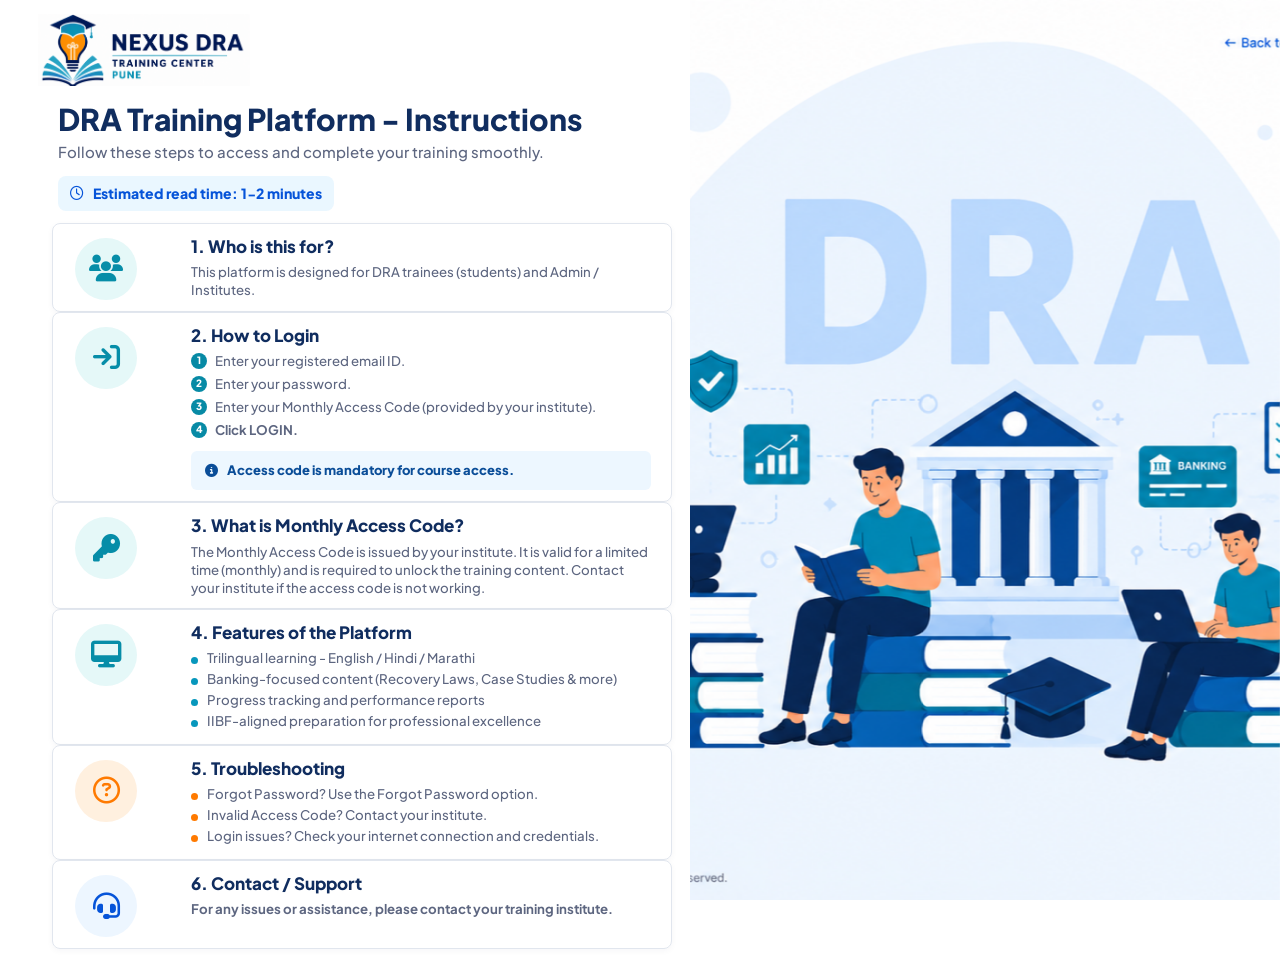
==== instructions.html @ c05b77ef "Update code from zip: new login UI and assets" ====
<!DOCTYPE html>
<html lang="en">
<head>
    <meta charset="UTF-8">
    <meta name="viewport" content="width=device-width, initial-scale=1.0">
    <title>Instructions | Nexus DRA Training Center</title>
    <link rel="stylesheet" href="CSS/main.css">
    <link rel="stylesheet" href="https://cdnjs.cloudflare.com/ajax/libs/font-awesome/6.4.0/css/all.min.css">
    <style>
        :root {
            --instruction-navy: #102d5f;
            --instruction-blue: #0654d9;
            --instruction-cyan: #0797bc;
            --instruction-muted: #5d6680;
            --instruction-border: #e1e6ee;
        }

        body {
            min-height: 100vh;
            margin: 0;
            overflow-x: hidden;
            background: #ffffff;
            color: var(--instruction-navy);
        }

        .instructions-page {
            position: relative;
            min-height: 100vh;
            isolation: isolate;
        }

        .instructions-art {
            position: fixed;
            inset: 0;
            z-index: -2;
            background-image: url("Assets/instructions-reference.png");
            background-position: center;
            background-repeat: no-repeat;
            background-size: cover;
            pointer-events: none;
        }

        .instructions-panel {
            width: 690px;
            min-height: 100vh;
            padding: 14px 0 28px 38px;
            background: #ffffff;
        }

        .brand-logo {
            width: 257px;
            height: 72px;
            background-image: url("Assets/nexus-dra-logo.png");
            background-position: left top;
            background-repeat: no-repeat;
            background-size: contain;
        }

        .instructions-title {
            margin: 17px 0 5px 20px;
            color: var(--instruction-navy);
            font-size: 30px;
            font-weight: 800;
            line-height: 1.1;
        }

        .instructions-subtitle {
            margin: 0 0 12px 20px;
            color: var(--instruction-muted);
            font-size: 15px;
            font-weight: 500;
        }

        .read-time {
            display: inline-flex;
            align-items: center;
            gap: 9px;
            margin: 0 0 12px 20px;
            padding: 7px 12px;
            border-radius: 8px;
            background: #eaf7ff;
            color: var(--instruction-blue);
            font-size: 14px;
            font-weight: 800;
        }

        .instruction-list {
            display: flex;
            flex-direction: column;
            width: 620px;
            margin-left: 14px;
        }

        .instruction-card {
            display: grid;
            grid-template-columns: 92px 1fr;
            gap: 24px;
            padding: 12px 20px 11px 22px;
            border: 1px solid var(--instruction-border);
            border-radius: 8px;
            background: rgba(255, 255, 255, 0.95);
            box-shadow: 0 2px 6px rgba(12, 31, 67, 0.04);
        }

        .instruction-card + .instruction-card {
            margin-top: 0;
        }

        .icon-bubble {
            display: inline-flex;
            align-items: center;
            justify-content: center;
            width: 62px;
            height: 62px;
            margin-top: 2px;
            border-radius: 50%;
            background: #e5f8f8;
            color: #068da8;
            font-size: 27px;
        }

        .icon-bubble.warning {
            background: #fff0df;
            color: #ff7a00;
        }

        .icon-bubble.support {
            background: #edf6ff;
            color: var(--instruction-blue);
        }

        .instruction-card h2 {
            margin: 0 0 6px;
            color: var(--instruction-navy);
            font-size: 17px;
            font-weight: 800;
            line-height: 1.25;
        }

        .instruction-card p,
        .instruction-card li {
            color: var(--instruction-muted);
            font-size: 13.25px;
            font-weight: 500;
            line-height: 1.36;
        }

        .instruction-card p {
            margin: 0;
        }

        .numbered-steps,
        .feature-list,
        .trouble-list {
            margin: 0;
            padding: 0;
            list-style: none;
        }

        .numbered-steps li {
            position: relative;
            padding-left: 24px;
            margin-bottom: 5px;
        }

        .step-number {
            position: absolute;
            left: 0;
            top: 1px;
            display: inline-flex;
            align-items: center;
            justify-content: center;
            width: 16px;
            height: 16px;
            border-radius: 50%;
            background: #078aa5;
            color: #ffffff;
            font-size: 10px;
            font-weight: 800;
        }

        .info-note {
            display: flex;
            align-items: center;
            gap: 9px;
            margin-top: 12px;
            padding: 10px 14px;
            border-radius: 6px;
            background: #edf7ff;
            color: #0a4d98;
            font-size: 13px;
            font-weight: 800;
        }

        .feature-list li,
        .trouble-list li {
            position: relative;
            padding-left: 16px;
            margin-bottom: 3px;
        }

        .feature-list li::before,
        .trouble-list li::before {
            content: "";
            position: absolute;
            left: 0;
            top: 8px;
            width: 7px;
            height: 7px;
            border-radius: 50%;
            background: var(--instruction-cyan);
        }

        .trouble-list li::before {
            background: #ff7a00;
        }

        .back-login {
            position: fixed;
            top: 43px;
            right: 38px;
            z-index: 2;
            display: inline-flex;
            align-items: center;
            gap: 8px;
            width: 150px;
            height: 34px;
            color: var(--instruction-blue);
            font-size: 15px;
            font-weight: 800;
            text-decoration: none;
        }

        .back-login i,
        .back-login span {
            visibility: hidden;
        }

        @media (max-width: 960px) {
            .instructions-art {
                display: none;
            }

            .instructions-panel {
                width: 100%;
                padding: 18px 18px 28px;
            }

            .instructions-title,
            .instructions-subtitle,
            .read-time,
            .instruction-list {
                margin-left: 0;
            }

            .instruction-list {
                width: 100%;
            }

            .instruction-card {
                grid-template-columns: 62px 1fr;
                gap: 16px;
                padding: 16px;
            }

            .back-login {
                position: static;
                margin: 18px;
                width: auto;
                height: auto;
            }

            .back-login i,
            .back-login span {
                visibility: visible;
            }
        }
    </style>
</head>
<body>
    <main class="instructions-page">
        <div class="instructions-art" aria-hidden="true"></div>

        <a class="back-login" href="login.html">
            <i class="fa-solid fa-arrow-left-long" aria-hidden="true"></i>
            <span>Back to Login</span>
        </a>

        <section class="instructions-panel" aria-label="DRA Training Platform Instructions">
            <div class="brand-logo" role="img" aria-label="Nexus DRA Training Center"></div>

            <h1 class="instructions-title">DRA Training Platform - Instructions</h1>
            <p class="instructions-subtitle">Follow these steps to access and complete your training smoothly.</p>
            <div class="read-time">
                <i class="fa-regular fa-clock" aria-hidden="true"></i>
                Estimated read time: 1-2 minutes
            </div>

            <div class="instruction-list">
                <article class="instruction-card">
                    <div class="icon-bubble"><i class="fa-solid fa-users" aria-hidden="true"></i></div>
                    <div>
                        <h2>1. Who is this for?</h2>
                        <p>This platform is designed for DRA trainees (students) and Admin / Institutes.</p>
                    </div>
                </article>

                <article class="instruction-card">
                    <div class="icon-bubble"><i class="fa-solid fa-arrow-right-to-bracket" aria-hidden="true"></i></div>
                    <div>
                        <h2>2. How to Login</h2>
                        <ol class="numbered-steps">
                            <li><span class="step-number">1</span>Enter your registered email ID.</li>
                            <li><span class="step-number">2</span>Enter your password.</li>
                            <li><span class="step-number">3</span>Enter your Monthly Access Code (provided by your institute).</li>
                            <li><span class="step-number">4</span><strong>Click LOGIN.</strong></li>
                        </ol>
                        <div class="info-note">
                            <i class="fa-solid fa-circle-info" aria-hidden="true"></i>
                            Access code is mandatory for course access.
                        </div>
                    </div>
                </article>

                <article class="instruction-card">
                    <div class="icon-bubble"><i class="fa-solid fa-key" aria-hidden="true"></i></div>
                    <div>
                        <h2>3. What is Monthly Access Code?</h2>
                        <p>The Monthly Access Code is issued by your institute. It is valid for a limited time (monthly) and is required to unlock the training content. Contact your institute if the access code is not working.</p>
                    </div>
                </article>

                <article class="instruction-card">
                    <div class="icon-bubble"><i class="fa-solid fa-desktop" aria-hidden="true"></i></div>
                    <div>
                        <h2>4. Features of the Platform</h2>
                        <ul class="feature-list">
                            <li>Trilingual learning - English / Hindi / Marathi</li>
                            <li>Banking-focused content (Recovery Laws, Case Studies & more)</li>
                            <li>Progress tracking and performance reports</li>
                            <li>IIBF-aligned preparation for professional excellence</li>
                        </ul>
                    </div>
                </article>

                <article class="instruction-card">
                    <div class="icon-bubble warning"><i class="fa-regular fa-circle-question" aria-hidden="true"></i></div>
                    <div>
                        <h2>5. Troubleshooting</h2>
                        <ul class="trouble-list">
                            <li>Forgot Password? Use the Forgot Password option.</li>
                            <li>Invalid Access Code? Contact your institute.</li>
                            <li>Login issues? Check your internet connection and credentials.</li>
                        </ul>
                    </div>
                </article>

                <article class="instruction-card">
                    <div class="icon-bubble support"><i class="fa-solid fa-headset" aria-hidden="true"></i></div>
                    <div>
                        <h2>6. Contact / Support</h2>
                        <p><strong>For any issues or assistance, please contact your training institute.</strong></p>
                    </div>
                </article>
            </div>
        </section>
    </main>
</body>
</html>
---- CSS/main.css ----
@import url('https://fonts.googleapis.com/css2?family=Plus+Jakarta+Sans:wght@400;500;700;800&display=swap');

:root {
  --primary-dark: #1a56db;
  --primary-medium: #3b82f6;
  --primary-light: #93c5fd;
  --bg-color: #f0f6ff;
  --white: #ffffff;
  --text-primary: #0f172a;
  --text-muted: #64748b;
  --danger: #ef4444;
  --success: #22c55e;
  --warning: #f59e0b;
  --border-radius-card: 16px;
  --border-radius-pill: 999px;
  --shadow-card: 0 4px 20px rgba(0, 0, 0, 0.08);
}

* {
  margin: 0;
  padding: 0;
  box-sizing: border-box;
  font-family: 'Plus Jakarta Sans', sans-serif;
}

body {
  /* background-color: var(--bg-color); */
  color: var(--text-primary);
  line-height: 1.5;
  -webkit-font-smoothing: antialiased;
}

/* Typography */
h1, h2, h3, h4, h5, h6 {
  font-weight: 700;
  color: var(--text-primary);
}

p {
  font-weight: 400;
  color: var(--text-muted);
}

a {
  text-decoration: none;
  color: var(--primary-medium);
  font-weight: 500;
  transition: color 0.2s;
}
a:hover {
  color: var(--primary-dark);
}

/* Buttons */
.btn {
  display: inline-flex;
  align-items: center;
  justify-content: center;
  padding: 12px 24px;
  border-radius: var(--border-radius-pill);
  font-weight: 700;
  font-size: 16px;
  cursor: pointer;
  border: none;
  transition: all 0.2s ease-in-out;
  text-align: center;
}

.btn-primary {
  background-color: var(--primary-dark);
  color: var(--white);
  box-shadow: 0 4px 10px rgba(26, 86, 219, 0.3);
}

.btn-primary:hover {
  background-color: #1546b3; /* Slightly darker */
  transform: translateY(-2px);
  box-shadow: 0 6px 14px rgba(26, 86, 219, 0.4);
}

.btn-outline-white {
  background-color: transparent;
  color: var(--white);
  border: 2px solid var(--white);
}

.btn-outline-white:hover {
  background-color: rgba(255, 255, 255, 0.1);
}

.btn-block {
  width: 100%;
}

/* Cards */
.card {
  background-color: var(--white);
  border-radius: var(--border-radius-card);
  box-shadow: var(--shadow-card);
  padding: 20px;
}

/* Inputs */
.form-group {
  margin-bottom: 16px;
}

.form-label {
  display: block;
  font-weight: 500;
  margin-bottom: 8px;
  color: var(--text-primary);
  font-size: 14px;
}

.form-control {
  width: 100%;
  padding: 14px 16px;
  border: 1px solid #cbd5e1;
  border-radius: 12px;
  font-size: 16px;
  outline: none;
  transition: border-color 0.2s;
}

.form-control:focus {
  border-color: var(--primary-medium);
  box-shadow: 0 0 0 3px rgba(59, 130, 246, 0.2);
}

/* Special Highlited Input classes */
.input-highlight {
  border: 2px solid var(--primary-medium);
}

/* Badges */
.badge {
  display: inline-block;
  padding: 4px 10px;
  border-radius: var(--border-radius-pill);
  font-size: 12px;
  font-weight: 700;
  background-color: var(--primary-light);
  color: var(--primary-dark);
}

/* Decorative Geometric Backgrounds */
.shape-bg-container {
  position: fixed;
  top: 0;
  left: 0;
  width: 100%;
  height: 100%;
  overflow: hidden;
  z-index: -1;
  background-color: var(--primary-dark);
}

/* Light background app container shapes */
.shape-bg-light-container {
  position: fixed;
  top: 0;
  left: 0;
  width: 100%;
  height: 100%;
  overflow: hidden;
  z-index: -1;
  background-color: var(--bg-color);
}

.shape-1, .shape-2, .shape-3 {
  position: absolute;
  border-radius: 40px;
  opacity: 0.8;
}

.shape-1 {
  width: 300px;
  height: 600px;
  background-color: var(--primary-medium);
  transform: rotate(-25deg);
  top: -100px;
  right: -50px;
}

.shape-2 {
  width: 250px;
  height: 500px;
  background-color: var(--primary-light);
  transform: rotate(-25deg);
  top: 150px;
  right: -120px;
  opacity: 0.6;
}

.shape-3 {
  width: 400px;
  height: 200px;
  background-color: rgba(255, 255, 255, 0.1);
  transform: rotate(-25deg);
  bottom: -50px;
  left: -100px;
}

/* Utility Layouts */
.container {
  padding: 20px;
  max-width: 450px; /* Mobile App Feel Constraint */
  margin: 0 auto;
}

.text-center { text-align: center; }
.mt-1 { margin-top: 8px; }
.mt-2 { margin-top: 16px; }
.mt-3 { margin-top: 24px; }
.mb-1 { margin-bottom: 8px; }
.mb-2 { margin-bottom: 16px; }
.mb-3 { margin-bottom: 24px; }
.d-flex { display: flex; }
.align-center { align-items: center; }
.justify-between { justify-content: space-between; }
.justify-center { justify-content: center; }
.flex-column { flex-direction: column; }
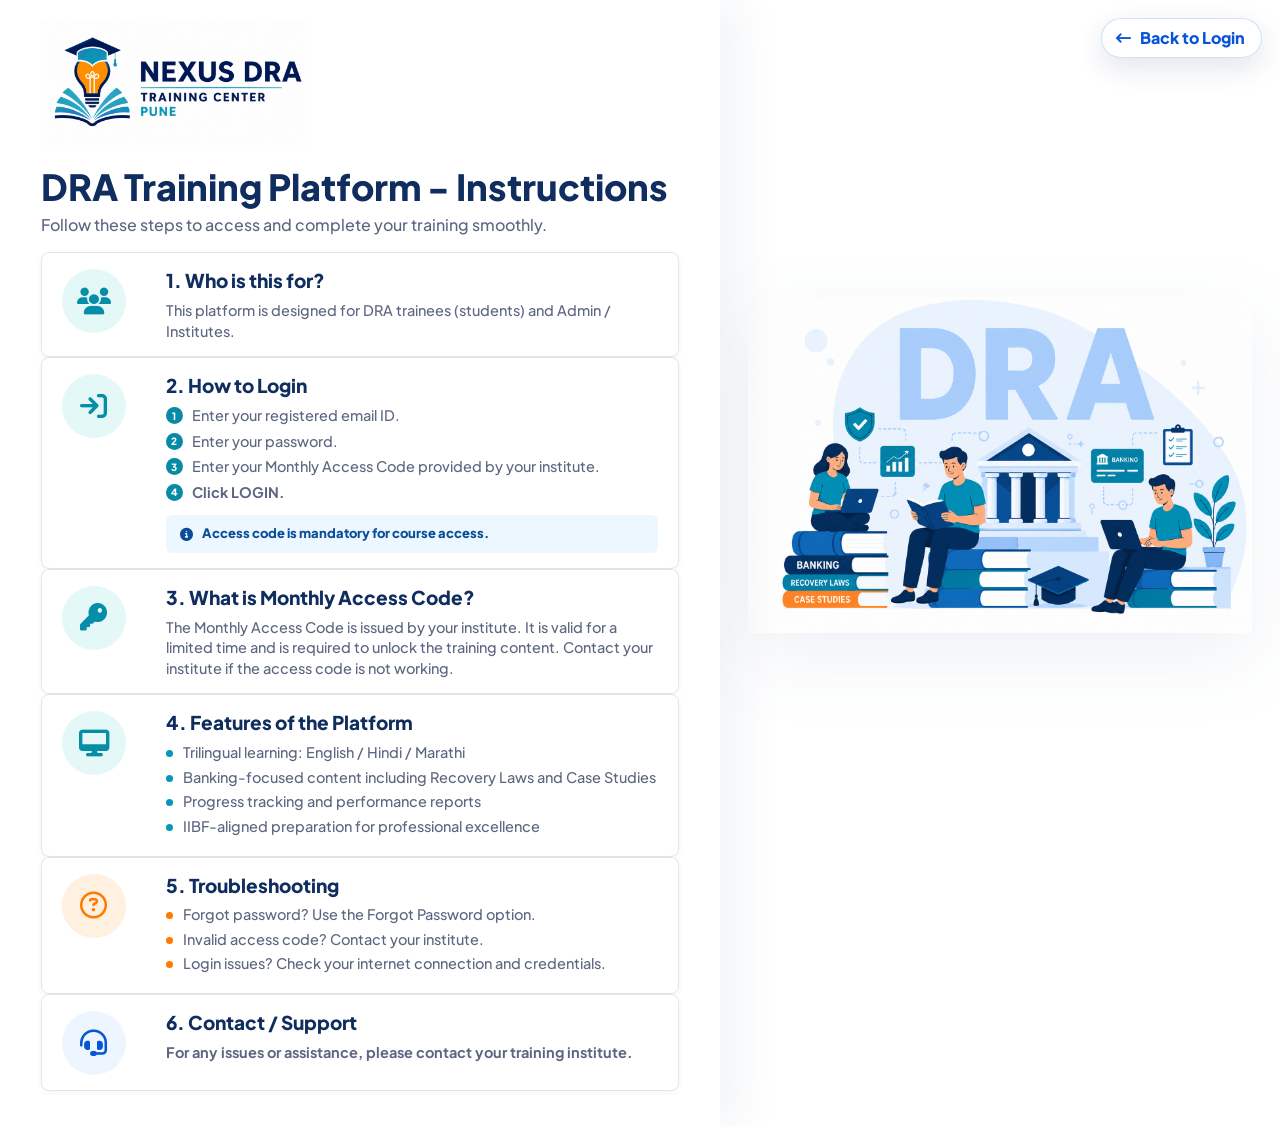
==== commit ad3ce169: "Fix mobile login and instructions layout" ====
--- a/instructions.html
+++ b/instructions.html
@@ -13,92 +13,110 @@
             --instruction-cyan: #0797bc;
             --instruction-muted: #5d6680;
             --instruction-border: #e1e6ee;
+            --instruction-soft: #f7fbff;
+        }
+
+        * {
+            box-sizing: border-box;
         }
 
         body {
             min-height: 100vh;
+            min-height: 100svh;
             margin: 0;
             overflow-x: hidden;
             background: #ffffff;
             color: var(--instruction-navy);
+            font-family: "Segoe UI", Inter, system-ui, -apple-system, BlinkMacSystemFont, sans-serif;
         }
 
         .instructions-page {
             position: relative;
+            display: grid;
+            grid-template-columns: minmax(540px, 720px) minmax(0, 1fr);
             min-height: 100vh;
+            min-height: 100svh;
             isolation: isolate;
+            background: #ffffff;
         }
 
         .instructions-art {
-            position: fixed;
-            inset: 0;
-            z-index: -2;
-            background-image: url("Assets/instructions-reference.png");
-            background-position: center;
-            background-repeat: no-repeat;
-            background-size: cover;
+            position: sticky;
+            top: 0;
+            z-index: 0;
+            grid-column: 2;
+            grid-row: 1;
+            display: grid;
+            place-items: center;
+            height: 100vh;
+            height: 100svh;
+            padding: 58px 28px 28px;
+            overflow: hidden;
+            background: #ffffff;
             pointer-events: none;
         }
 
+        .instructions-art-image {
+            width: min(100%, 1260px);
+            max-height: 90vh;
+            object-fit: contain;
+            object-position: center bottom;
+            filter: drop-shadow(0 24px 36px rgba(34, 78, 132, 0.08));
+        }
+
         .instructions-panel {
-            width: 690px;
+            position: relative;
+            z-index: 2;
+            grid-column: 1;
+            grid-row: 1;
+            width: 100%;
             min-height: 100vh;
-            padding: 14px 0 28px 38px;
+            min-height: 100svh;
+            padding: 18px clamp(26px, 3.2vw, 46px) 36px;
             background: #ffffff;
+            box-shadow: 18px 0 48px rgba(15, 45, 94, 0.06);
         }
 
         .brand-logo {
-            width: 257px;
-            height: 72px;
-            background-image: url("Assets/nexus-dra-logo.png");
-            background-position: left top;
-            background-repeat: no-repeat;
-            background-size: contain;
+            display: block;
+            width: min(270px, 100%);
+            height: auto;
+            object-fit: contain;
         }
 
         .instructions-title {
-            margin: 17px 0 5px 20px;
+            margin: 22px 0 6px;
             color: var(--instruction-navy);
-            font-size: 30px;
+            font-size: clamp(28px, 3vw, 36px);
             font-weight: 800;
-            line-height: 1.1;
+            line-height: 1.12;
+            letter-spacing: 0;
         }
 
         .instructions-subtitle {
-            margin: 0 0 12px 20px;
+            margin: 0 0 16px;
             color: var(--instruction-muted);
-            font-size: 15px;
+            font-size: 16px;
             font-weight: 500;
-        }
-
-        .read-time {
-            display: inline-flex;
-            align-items: center;
-            gap: 9px;
-            margin: 0 0 12px 20px;
-            padding: 7px 12px;
-            border-radius: 8px;
-            background: #eaf7ff;
-            color: var(--instruction-blue);
-            font-size: 14px;
-            font-weight: 800;
+            line-height: 1.45;
         }
 
         .instruction-list {
             display: flex;
             flex-direction: column;
-            width: 620px;
-            margin-left: 14px;
+            width: 100%;
+            gap: 0;
         }
 
         .instruction-card {
             display: grid;
-            grid-template-columns: 92px 1fr;
-            gap: 24px;
-            padding: 12px 20px 11px 22px;
+            grid-template-columns: 84px minmax(0, 1fr);
+            gap: 20px;
+            width: 100%;
+            padding: 16px 20px 15px;
             border: 1px solid var(--instruction-border);
             border-radius: 8px;
-            background: rgba(255, 255, 255, 0.95);
+            background: rgba(255, 255, 255, 0.96);
             box-shadow: 0 2px 6px rgba(12, 31, 67, 0.04);
         }
 
@@ -110,9 +128,8 @@
             display: inline-flex;
             align-items: center;
             justify-content: center;
-            width: 62px;
-            height: 62px;
-            margin-top: 2px;
+            width: 64px;
+            height: 64px;
             border-radius: 50%;
             background: #e5f8f8;
             color: #068da8;
@@ -130,19 +147,20 @@
         }
 
         .instruction-card h2 {
-            margin: 0 0 6px;
+            margin: 0 0 7px;
             color: var(--instruction-navy);
-            font-size: 17px;
+            font-size: 19px;
             font-weight: 800;
             line-height: 1.25;
+            letter-spacing: 0;
         }
 
         .instruction-card p,
         .instruction-card li {
             color: var(--instruction-muted);
-            font-size: 13.25px;
+            font-size: 14.5px;
             font-weight: 500;
-            line-height: 1.36;
+            line-height: 1.42;
         }
 
         .instruction-card p {
@@ -159,19 +177,19 @@
 
         .numbered-steps li {
             position: relative;
-            padding-left: 24px;
+            padding-left: 26px;
             margin-bottom: 5px;
         }
 
         .step-number {
             position: absolute;
             left: 0;
-            top: 1px;
+            top: 2px;
             display: inline-flex;
             align-items: center;
             justify-content: center;
-            width: 16px;
-            height: 16px;
+            width: 17px;
+            height: 17px;
             border-radius: 50%;
             background: #078aa5;
             color: #ffffff;
@@ -183,20 +201,21 @@
             display: flex;
             align-items: center;
             gap: 9px;
-            margin-top: 12px;
+            margin-top: 13px;
             padding: 10px 14px;
             border-radius: 6px;
             background: #edf7ff;
             color: #0a4d98;
             font-size: 13px;
             font-weight: 800;
+            line-height: 1.35;
         }
 
         .feature-list li,
         .trouble-list li {
             position: relative;
-            padding-left: 16px;
-            margin-bottom: 3px;
+            padding-left: 17px;
+            margin-bottom: 4px;
         }
 
         .feature-list li::before,
@@ -217,84 +236,164 @@
 
         .back-login {
             position: fixed;
-            top: 43px;
-            right: 38px;
-            z-index: 2;
+            top: max(18px, env(safe-area-inset-top));
+            right: max(18px, env(safe-area-inset-right));
+            z-index: 30;
             display: inline-flex;
             align-items: center;
-            gap: 8px;
-            width: 150px;
-            height: 34px;
+            justify-content: center;
+            gap: 9px;
+            min-height: 40px;
+            padding: 0 16px 0 14px;
             color: var(--instruction-blue);
-            font-size: 15px;
+            background: rgba(255, 255, 255, 0.96);
+            border: 1px solid rgba(6, 84, 217, 0.18);
+            border-radius: 999px;
+            box-shadow: 0 10px 28px rgba(16, 45, 95, 0.12);
+            font-size: 16px;
             font-weight: 800;
             text-decoration: none;
-        }
-
-        .back-login i,
-        .back-login span {
-            visibility: hidden;
+            touch-action: manipulation;
+            transition: transform 0.2s ease, box-shadow 0.2s ease, border-color 0.2s ease;
+        }
+
+        .back-login:hover,
+        .back-login:focus-visible {
+            border-color: rgba(6, 84, 217, 0.4);
+            box-shadow: 0 14px 32px rgba(16, 45, 95, 0.16);
+            transform: translateY(-1px);
+        }
+
+        .back-login i {
+            font-size: 15px;
+        }
+
+        @media (max-width: 1180px) {
+            .instructions-page {
+                grid-template-columns: minmax(500px, 650px) minmax(0, 1fr);
+            }
+
+            .instructions-panel {
+                padding-left: 30px;
+                padding-right: 30px;
+            }
         }
 
         @media (max-width: 960px) {
+            body {
+                background: var(--instruction-soft);
+            }
+
+            .instructions-page {
+                display: flex;
+                flex-direction: column;
+                min-height: 100vh;
+                min-height: 100svh;
+                background: var(--instruction-soft);
+            }
+
+            .instructions-panel {
+                order: 1;
+                width: 100%;
+                min-height: auto;
+                padding: 66px 18px 28px;
+                box-shadow: none;
+            }
+
+            .brand-logo {
+                width: min(292px, 82vw);
+            }
+
+            .instructions-title {
+                font-size: clamp(28px, 8vw, 36px);
+            }
+
+            .instruction-card {
+                grid-template-columns: 62px minmax(0, 1fr);
+                gap: 14px;
+                padding: 15px;
+            }
+
+            .icon-bubble {
+                width: 54px;
+                height: 54px;
+                font-size: 23px;
+            }
+
             .instructions-art {
-                display: none;
-            }
-
+                position: relative;
+                order: 2;
+                display: block;
+                height: auto;
+                padding: 0 16px 28px;
+                background: var(--instruction-soft);
+            }
+
+            .instructions-art-image {
+                display: block;
+                width: min(100%, 620px);
+                max-height: 310px;
+                margin: 0 auto;
+            }
+
+            .back-login {
+                top: max(12px, env(safe-area-inset-top));
+                right: max(12px, env(safe-area-inset-right));
+                min-height: 38px;
+                padding: 0 12px 0 13px;
+                font-size: 14px;
+            }
+        }
+
+        @media (max-width: 520px) {
             .instructions-panel {
-                width: 100%;
-                padding: 18px 18px 28px;
-            }
-
-            .instructions-title,
-            .instructions-subtitle,
-            .read-time,
-            .instruction-list {
-                margin-left: 0;
-            }
-
-            .instruction-list {
-                width: 100%;
+                padding-left: 16px;
+                padding-right: 16px;
+            }
+
+            .instructions-subtitle {
+                font-size: 15px;
             }
 
             .instruction-card {
-                grid-template-columns: 62px 1fr;
-                gap: 16px;
-                padding: 16px;
-            }
-
-            .back-login {
-                position: static;
-                margin: 18px;
-                width: auto;
-                height: auto;
-            }
-
-            .back-login i,
+                grid-template-columns: 1fr;
+                gap: 11px;
+            }
+
+            .instruction-card h2 {
+                font-size: 18px;
+            }
+
+            .instruction-card p,
+            .instruction-card li {
+                font-size: 14px;
+            }
+
             .back-login span {
-                visibility: visible;
+                max-width: 112px;
+                overflow: hidden;
+                text-overflow: ellipsis;
+                white-space: nowrap;
             }
         }
     </style>
 </head>
 <body>
     <main class="instructions-page">
-        <div class="instructions-art" aria-hidden="true"></div>
-
-        <a class="back-login" href="login.html">
+        <div class="instructions-art" aria-hidden="true">
+            <img class="instructions-art-image" src="Assets/login-page-image.png" alt="">
+        </div>
+
+        <a class="back-login" href="index.html" aria-label="Back to Login">
             <i class="fa-solid fa-arrow-left-long" aria-hidden="true"></i>
             <span>Back to Login</span>
         </a>
 
         <section class="instructions-panel" aria-label="DRA Training Platform Instructions">
-            <div class="brand-logo" role="img" aria-label="Nexus DRA Training Center"></div>
+            <img class="brand-logo" src="Assets/nexus-dra-logo-highres.png" alt="Nexus DRA Training Center Pune">
 
             <h1 class="instructions-title">DRA Training Platform - Instructions</h1>
             <p class="instructions-subtitle">Follow these steps to access and complete your training smoothly.</p>
-            <div class="read-time">
-                <i class="fa-regular fa-clock" aria-hidden="true"></i>
-                Estimated read time: 1-2 minutes
-            </div>
 
             <div class="instruction-list">
                 <article class="instruction-card">
@@ -312,7 +411,7 @@
                         <ol class="numbered-steps">
                             <li><span class="step-number">1</span>Enter your registered email ID.</li>
                             <li><span class="step-number">2</span>Enter your password.</li>
-                            <li><span class="step-number">3</span>Enter your Monthly Access Code (provided by your institute).</li>
+                            <li><span class="step-number">3</span>Enter your Monthly Access Code provided by your institute.</li>
                             <li><span class="step-number">4</span><strong>Click LOGIN.</strong></li>
                         </ol>
                         <div class="info-note">
@@ -326,7 +425,7 @@
                     <div class="icon-bubble"><i class="fa-solid fa-key" aria-hidden="true"></i></div>
                     <div>
                         <h2>3. What is Monthly Access Code?</h2>
-                        <p>The Monthly Access Code is issued by your institute. It is valid for a limited time (monthly) and is required to unlock the training content. Contact your institute if the access code is not working.</p>
+                        <p>The Monthly Access Code is issued by your institute. It is valid for a limited time and is required to unlock the training content. Contact your institute if the access code is not working.</p>
                     </div>
                 </article>
 
@@ -335,8 +434,8 @@
                     <div>
                         <h2>4. Features of the Platform</h2>
                         <ul class="feature-list">
-                            <li>Trilingual learning - English / Hindi / Marathi</li>
-                            <li>Banking-focused content (Recovery Laws, Case Studies & more)</li>
+                            <li>Trilingual learning: English / Hindi / Marathi</li>
+                            <li>Banking-focused content including Recovery Laws and Case Studies</li>
                             <li>Progress tracking and performance reports</li>
                             <li>IIBF-aligned preparation for professional excellence</li>
                         </ul>
@@ -348,8 +447,8 @@
                     <div>
                         <h2>5. Troubleshooting</h2>
                         <ul class="trouble-list">
-                            <li>Forgot Password? Use the Forgot Password option.</li>
-                            <li>Invalid Access Code? Contact your institute.</li>
+                            <li>Forgot password? Use the Forgot Password option.</li>
+                            <li>Invalid access code? Contact your institute.</li>
                             <li>Login issues? Check your internet connection and credentials.</li>
                         </ul>
                     </div>
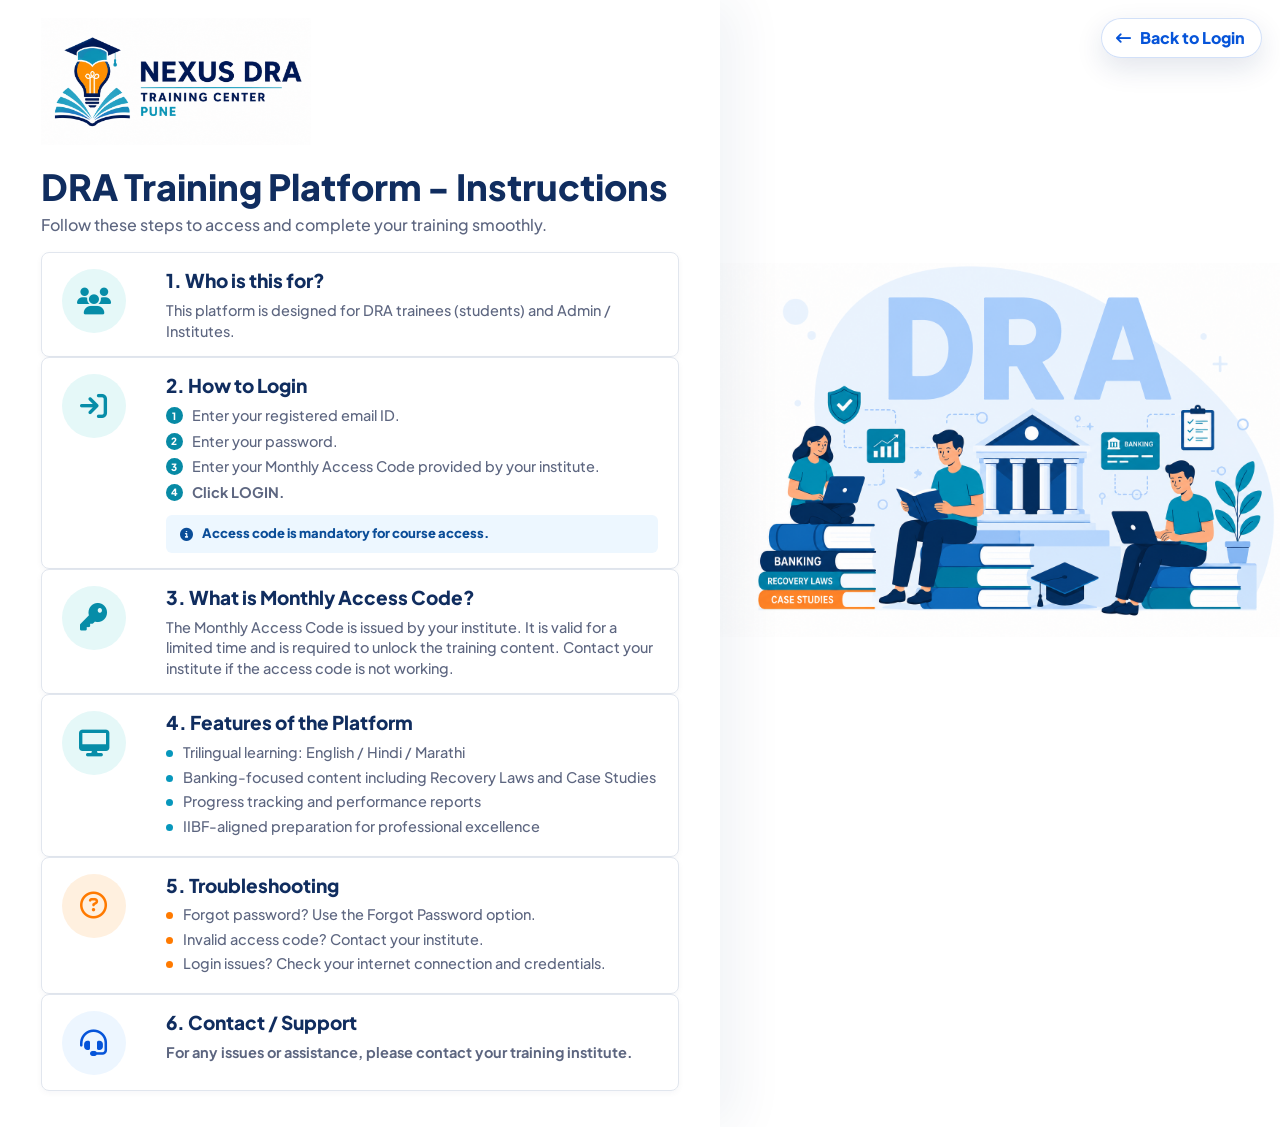
==== commit 3ae87085: "Fit side artwork to white canvas" ====
--- a/instructions.html
+++ b/instructions.html
@@ -50,17 +50,19 @@
             place-items: center;
             height: 100vh;
             height: 100svh;
-            padding: 58px 28px 28px;
+            padding: 0;
             overflow: hidden;
             background: #ffffff;
             pointer-events: none;
         }
 
         .instructions-art-image {
-            width: min(100%, 1260px);
-            max-height: 90vh;
+            width: 100%;
+            height: 100%;
+            max-width: none;
             object-fit: contain;
-            object-position: center bottom;
+            object-position: center center;
+            background: #ffffff;
             filter: drop-shadow(0 24px 36px rgba(34, 78, 132, 0.08));
         }
 
@@ -332,6 +334,7 @@
             .instructions-art-image {
                 display: block;
                 width: min(100%, 620px);
+                height: auto;
                 max-height: 310px;
                 margin: 0 auto;
             }
@@ -384,7 +387,7 @@
             <img class="instructions-art-image" src="Assets/login-page-image.png" alt="">
         </div>
 
-        <a class="back-login" href="index.html" aria-label="Back to Login">
+        <a class="back-login" href="index.html?v=20260517" aria-label="Back to Login">
             <i class="fa-solid fa-arrow-left-long" aria-hidden="true"></i>
             <span>Back to Login</span>
         </a>
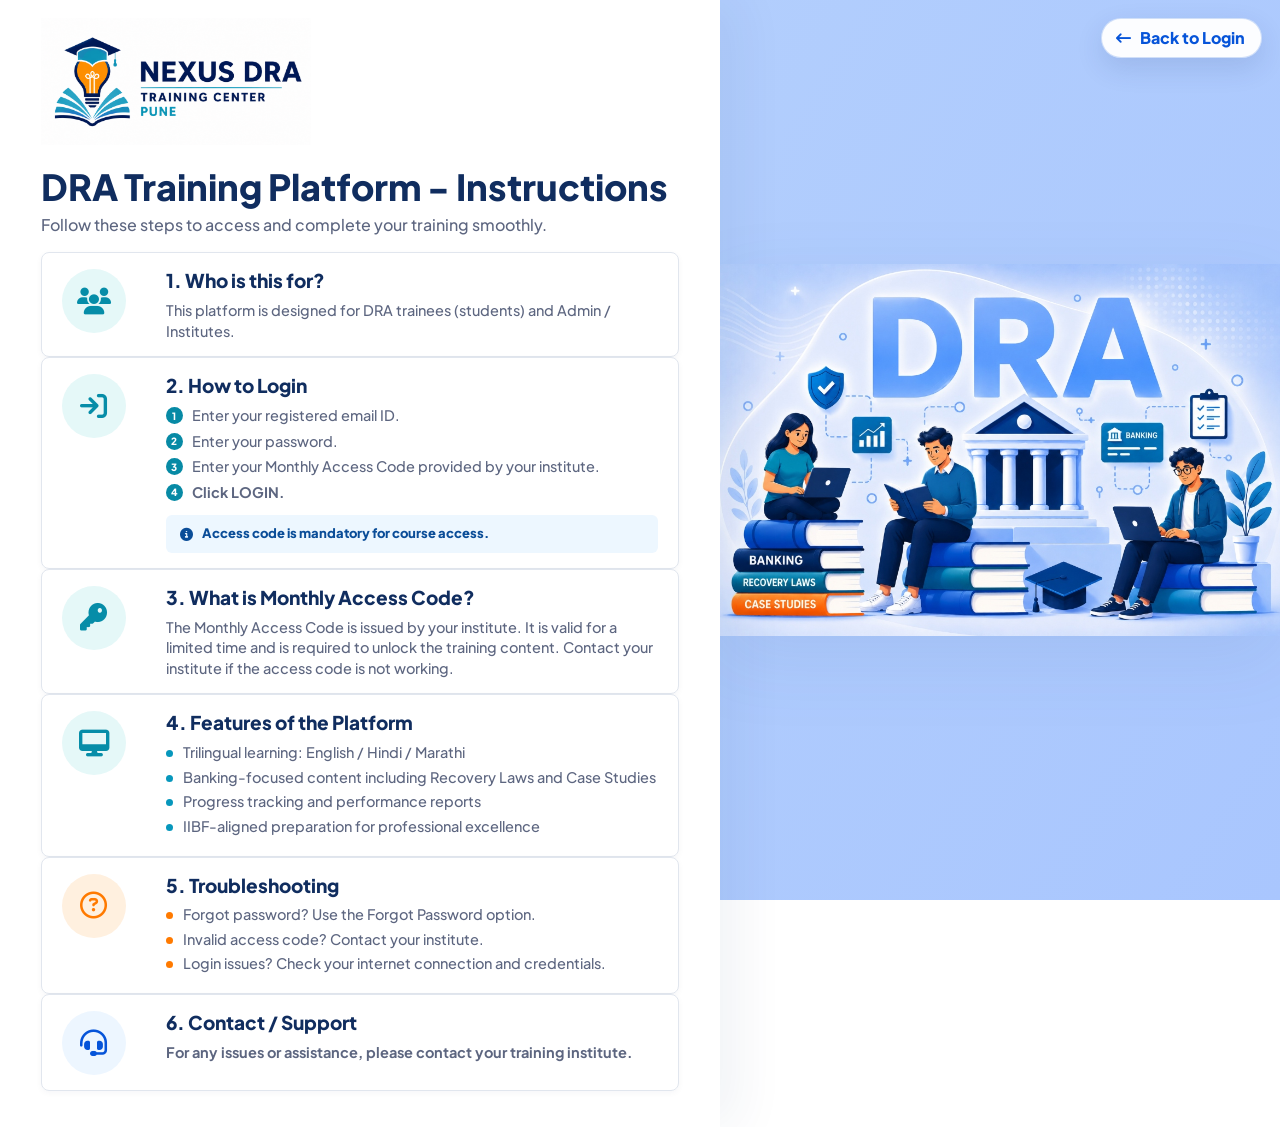
==== commit 10d3a432: "Update login art image with visually pleasing background blending" ====
--- a/instructions.html
+++ b/instructions.html
@@ -52,7 +52,7 @@
             height: 100svh;
             padding: 0;
             overflow: hidden;
-            background: #ffffff;
+            background: linear-gradient(to bottom right, rgb(178, 206, 253), rgb(169, 198, 254));
             pointer-events: none;
         }
 
@@ -62,7 +62,7 @@
             max-width: none;
             object-fit: contain;
             object-position: center center;
-            background: #ffffff;
+            background: transparent;
             filter: drop-shadow(0 24px 36px rgba(34, 78, 132, 0.08));
         }
 
@@ -384,7 +384,7 @@
 <body>
     <main class="instructions-page">
         <div class="instructions-art" aria-hidden="true">
-            <img class="instructions-art-image" src="Assets/login-page-image.png" alt="">
+            <img class="instructions-art-image" src="Assets/login-page-image.jpg" alt="">
         </div>
 
         <a class="back-login" href="index.html?v=20260517" aria-label="Back to Login">
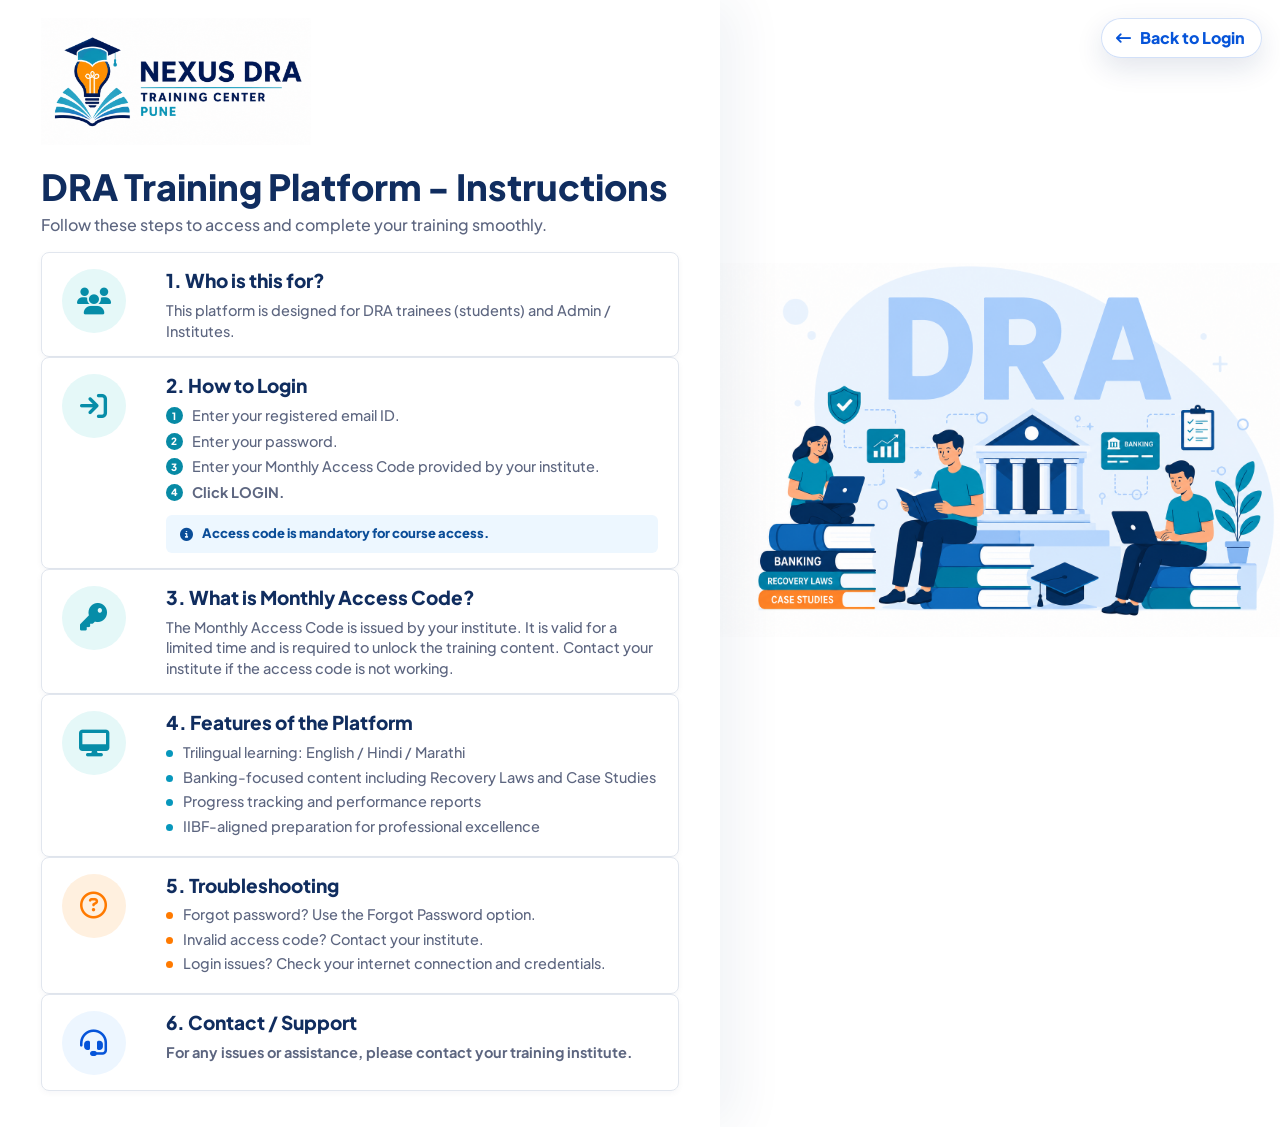
==== commit cc773154: "Revert "Update login art image with visually pleasing background blending" This reverts commit 10d3a" ====
--- a/instructions.html
+++ b/instructions.html
@@ -52,7 +52,7 @@
             height: 100svh;
             padding: 0;
             overflow: hidden;
-            background: linear-gradient(to bottom right, rgb(178, 206, 253), rgb(169, 198, 254));
+            background: #ffffff;
             pointer-events: none;
         }
 
@@ -62,7 +62,7 @@
             max-width: none;
             object-fit: contain;
             object-position: center center;
-            background: transparent;
+            background: #ffffff;
             filter: drop-shadow(0 24px 36px rgba(34, 78, 132, 0.08));
         }
 
@@ -384,7 +384,7 @@
 <body>
     <main class="instructions-page">
         <div class="instructions-art" aria-hidden="true">
-            <img class="instructions-art-image" src="Assets/login-page-image.jpg" alt="">
+            <img class="instructions-art-image" src="Assets/login-page-image.png" alt="">
         </div>
 
         <a class="back-login" href="index.html?v=20260517" aria-label="Back to Login">
